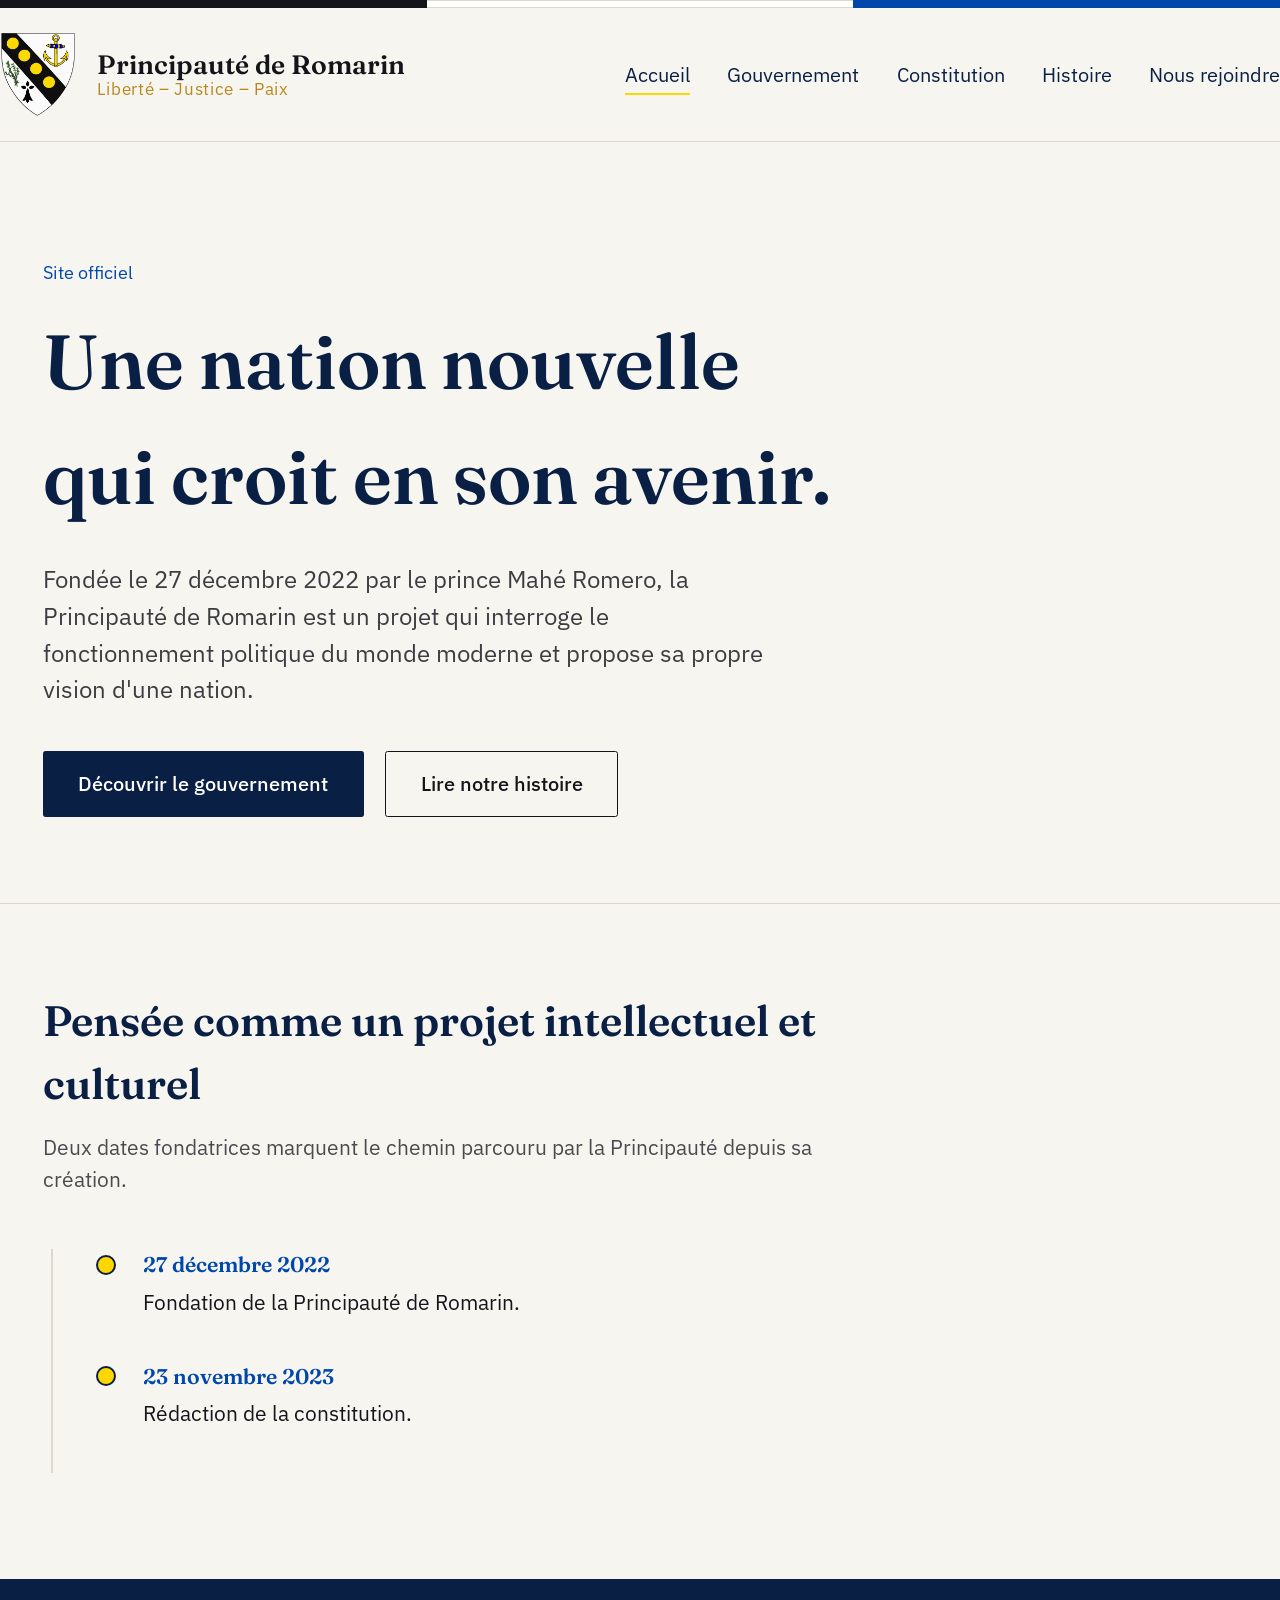
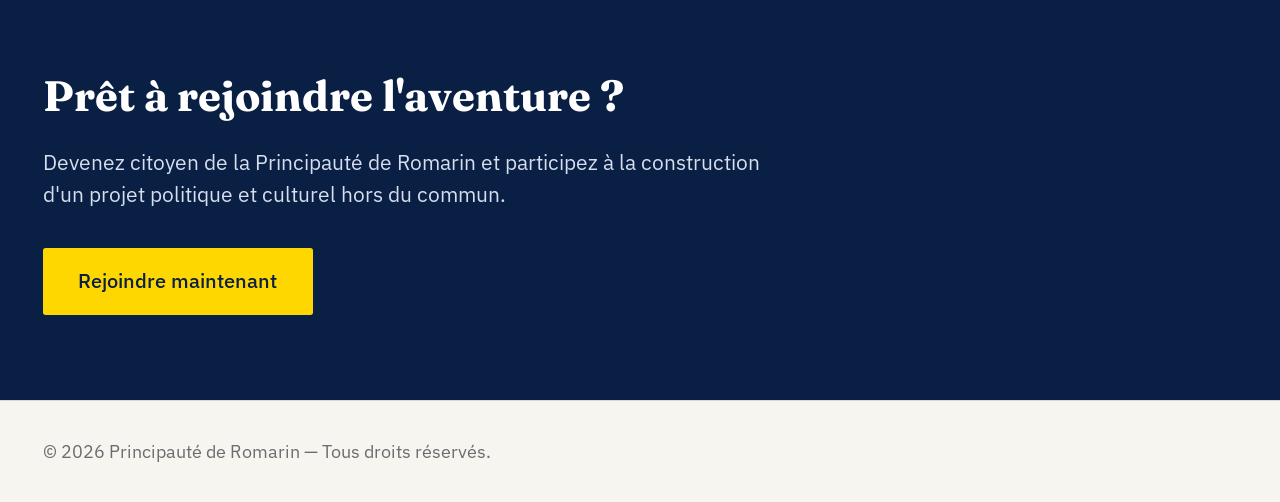
==== index.html @ a3514340 "Update index.html" ====
<!DOCTYPE html>
<html lang="fr">
<head>
<meta charset="UTF-8">
<meta name="viewport" content="width=device-width, initial-scale=1">
<title>Principauté de Romarin — Site officiel</title>
<link rel="stylesheet" href="style.css">
<link rel="shortcut icon" type="image/x-icon" href="assets/favicon.ico">
</head>
<body>

<div class="flagbar"><span class="b1"></span><span class="b2"></span><span class="b3"></span></div>

<header>
  <div class="wrap headrow">
    <a href="index.html" class="brand">
      <img src="assets/logo.png" alt="Blason de la Principauté de Romarin">
      <span class="brand-text">
        <span class="name">Principauté de Romarin</span>
        <span class="motto">Liberté – Justice – Paix</span>
      </span>
    </a>
    <button class="nav-toggle" aria-label="Ouvrir le menu" aria-expanded="false">☰</button>
    <nav>
      <ul>
        <li><a href="index.html">Accueil</a></li>
        <li><a href="gouvernement.html">Gouvernement</a></li>
        <li><a href="constitution.html">Constitution</a></li>
        <li><a href="histoire.html">Histoire</a></li>
        <li><a href="index.html#rejoindre">Nous rejoindre</a></li>
      </ul>
    </nav>
  </div>
</header>

<section class="hero">
  <div class="wrap">
    <p class="eyebrow">Site officiel</p>
    <h1>Une nation nouvelle qui croit en son avenir.</h1>
    <p class="lead">Fondée le 27 décembre 2022 par le prince Mahé Romero, la Principauté de Romarin est un projet qui interroge le fonctionnement politique du monde moderne et propose sa propre vision d'une nation.</p>
    <div class="hero-actions">
      <a href="gouvernement.html" class="btn btn-primary">Découvrir le gouvernement</a>
      <a href="histoire.html" class="btn btn-ghost">Lire notre histoire</a>
    </div>
  </div>
</section>

<section>
  <div class="wrap">
    <div class="section-head">
      <h2>Pensée comme un projet intellectuel et culturel</h2>
      <p>Deux dates fondatrices marquent le chemin parcouru par la Principauté depuis sa création.</p>
    </div>
    <ul class="timeline">
      <li><span class="date">27 décembre 2022</span>Fondation de la Principauté de Romarin.</li>
      <li><span class="date">23 novembre 2023</span>Rédaction de la constitution.</li>
    </ul>
  </div>
</section>

<section class="cta" id="rejoindre">
  <div class="wrap">
    <h2>Prêt à rejoindre l'aventure ?</h2>
    <p>Devenez citoyen de la Principauté de Romarin et participez à la construction d'un projet politique et culturel hors du commun.</p>
    <a href="https://forms.gle/HRVZZjBSjbexcoKR9" class="btn btn-primary" target="_blank" rel="noopener">Rejoindre maintenant</a>
  </div>
</section>

<footer>
  <div class="wrap">© 2026 Principauté de Romarin — Tous droits réservés.</div>
</footer>

<script src="script.js"></script>
</body>
</html>
---- style.css ----
/* Principauté de Romarin — feuille de style */

@import url('https://fonts.googleapis.com/css2?family=Fraunces:opsz,wght@9..144,400;9..144,500;9..144,600&family=IBM+Plex+Sans:wght@400;500;600&display=swap');

:root{
  --ink:#14151a;
  --paper:#f7f5f0;
  --paper-dim:#efece4;
  --line:#dcd8ce;
  --blue:#0047ab;
  --blue-deep:#0a1f44;
  --gold:#b9871f;
  --gold-bright:#ffd700;
  --serif:'Fraunces', Georgia, serif;
  --sans:'IBM Plex Sans', Arial, sans-serif;
}

*{box-sizing:border-box;}
html{scroll-behavior:smooth;zoom:1.33;}
body{
  margin:0;
  background:var(--paper);
  color:var(--ink);
  font-family:var(--sans);
  line-height:1.5;
}

a{color:inherit;}
img{max-width:100%;display:block;}

.wrap{max-width:1080px;margin:0 auto;padding:0 32px;}

/* Bandeau tricolore, écho du drapeau */
.flagbar{height:6px;display:flex;position:sticky;top:0;z-index:50;}
.flagbar span{flex:1;}
.flagbar .b1{background:var(--ink);}
.flagbar .b2{background:#fff;border-top:1px solid var(--line);border-bottom:1px solid var(--line);}
.flagbar .b3{background:var(--blue);}

/* En-tête */
header{border-bottom:1px solid var(--line);background:var(--paper);}
.headrow{
  display:flex;align-items:center;justify-content:space-between;
  padding:18px 0;gap:24px;
}
.brand{display:flex;align-items:center;gap:16px;text-decoration:none;color:var(--ink);}
.brand img{height:64px;width:auto;}
.brand-text{display:flex;flex-direction:column;line-height:1.2;}
.brand-text .name{font-family:var(--serif);font-size:1.25rem;font-weight:600;}
.brand-text .motto{font-size:.78rem;color:var(--gold);letter-spacing:.04em;}

nav ul{list-style:none;display:flex;gap:28px;margin:0;padding:0;}
nav a{text-decoration:none;font-size:.95rem;color:var(--blue-deep);border-bottom:2px solid transparent;padding-bottom:4px;transition:border-color .2s ease;}
nav a:hover,nav a.active{border-color:var(--gold-bright);}

.nav-toggle{display:none;background:none;border:1px solid var(--line);border-radius:6px;padding:8px 10px;font-size:1.1rem;cursor:pointer;}

/* Héros */
.hero{padding:88px 0 64px;border-bottom:1px solid var(--line);}
.hero .eyebrow{font-size:.85rem;color:var(--blue);margin:0 0 14px;}
.hero h1{font-family:var(--serif);font-size:clamp(2.4rem,5vw,3.6rem);font-weight:600;margin:0 0 20px;max-width:16ch;color:var(--blue-deep);}
.hero p.lead{font-size:1.15rem;max-width:52ch;color:#3c3d42;margin:0 0 32px;}
.hero-actions{display:flex;gap:16px;flex-wrap:wrap;}

.btn{display:inline-block;padding:13px 26px;border-radius:2px;text-decoration:none;font-size:.95rem;font-weight:500;border:1px solid transparent;}
.btn-primary{background:var(--blue-deep);color:#fff;}
.btn-primary:hover{background:var(--blue);}
.btn-ghost{border-color:var(--ink);color:var(--ink);}
.btn-ghost:hover{background:var(--ink);color:#fff;}

/* Sections génériques */
section{padding:64px 0;}
section.alt{background:var(--paper-dim);}
.section-head{max-width:60ch;margin-bottom:40px;}
.section-head h2{font-family:var(--serif);font-size:2rem;font-weight:600;margin:0 0 12px;color:var(--blue-deep);}
.section-head p{color:#4a4b50;margin:0;}

/* Frise historique */
.timeline{border-left:2px solid var(--line);margin-left:6px;}
.timeline li{list-style:none;position:relative;padding:0 0 32px 28px;}
.timeline li::before{content:'';position:absolute;left:-7px;top:4px;width:12px;height:12px;border-radius:50%;background:var(--gold-bright);border:2px solid var(--blue-deep);}
.timeline .date{font-family:var(--serif);color:var(--blue);font-weight:600;display:block;margin-bottom:4px;}

/* Gouvernement */
.gov-lead{display:grid;grid-template-columns:1fr;gap:1px;background:var(--line);border:1px solid var(--line);margin-bottom:32px;}
.gov-lead-item{background:var(--paper);padding:28px;}
.gov-lead-item.prince{padding:34px 28px;}
.gov-lead-item.prince .role{font-size:.85rem;color:var(--gold-bright);text-shadow:0 0 1px var(--gold);margin:0 0 6px;}
.gov-lead-item.prince .who{font-family:var(--serif);font-size:2rem;font-weight:600;margin:0;color:var(--blue-deep);}
.gov-lead-item.president{background:var(--paper-dim);}
.gov-lead-item.president .role{font-size:.8rem;color:var(--blue);margin:0 0 4px;}
.gov-lead-item.president .who{font-family:var(--sans);font-size:1.05rem;font-weight:600;margin:0;color:#4a4b50;}

.gov-grid{display:grid;grid-template-columns:repeat(4,1fr);gap:1px;background:var(--line);border:1px solid var(--line);}
.gov-card{background:var(--paper);padding:22px 20px;}
.gov-card .role{font-size:.82rem;color:var(--blue);margin:0 0 6px;}
.gov-card .who{font-family:var(--serif);font-size:1.1rem;font-weight:600;margin:0;}

/* Constitution */
.articles{display:flex;flex-direction:column;gap:0;border-top:1px solid var(--line);}
.article{display:grid;grid-template-columns:120px 1fr;gap:24px;padding:28px 0;border-bottom:1px solid var(--line);}
.article .num{font-family:var(--serif);color:var(--gold);font-size:1rem;}
.article h3{font-family:var(--serif);font-size:1.25rem;margin:0 0 8px;color:var(--blue-deep);}
.article p{margin:0;color:#3c3d42;}

/* CTA */
.cta{background:var(--blue-deep);color:#fff;text-align:left;}
.cta h2{font-family:var(--serif);font-size:2rem;margin:0 0 14px;}
.cta p{max-width:56ch;color:#d7deee;margin:0 0 28px;}
.cta .btn-primary{background:var(--gold-bright);color:var(--blue-deep);}
.cta .btn-primary:hover{background:#fff;}

/* Placeholder histoire */
.placeholder{border:1px dashed var(--gold);background:var(--paper-dim);padding:26px 28px;color:#5a5b60;font-style:italic;}

footer{border-top:1px solid var(--line);padding:28px 0;font-size:.85rem;color:#6b6c70;}

/* Responsive */
@media (max-width:760px){
  nav{position:fixed;inset:0 0 0 auto;width:min(78vw,300px);background:var(--paper);padding:100px 28px 28px;transform:translateX(100%);transition:transform .25s ease;border-left:1px solid var(--line);}
  nav.open{transform:translateX(0);}
  nav ul{flex-direction:column;gap:20px;}
  .nav-toggle{display:block;}
  .article{grid-template-columns:1fr;gap:6px;}
  .gov-grid{grid-template-columns:repeat(2,1fr);}
}

:focus-visible{outline:2px solid var(--gold-bright);outline-offset:2px;}

@media (prefers-reduced-motion:reduce){
  html{scroll-behavior:auto;}
  *{transition:none !important;}
}
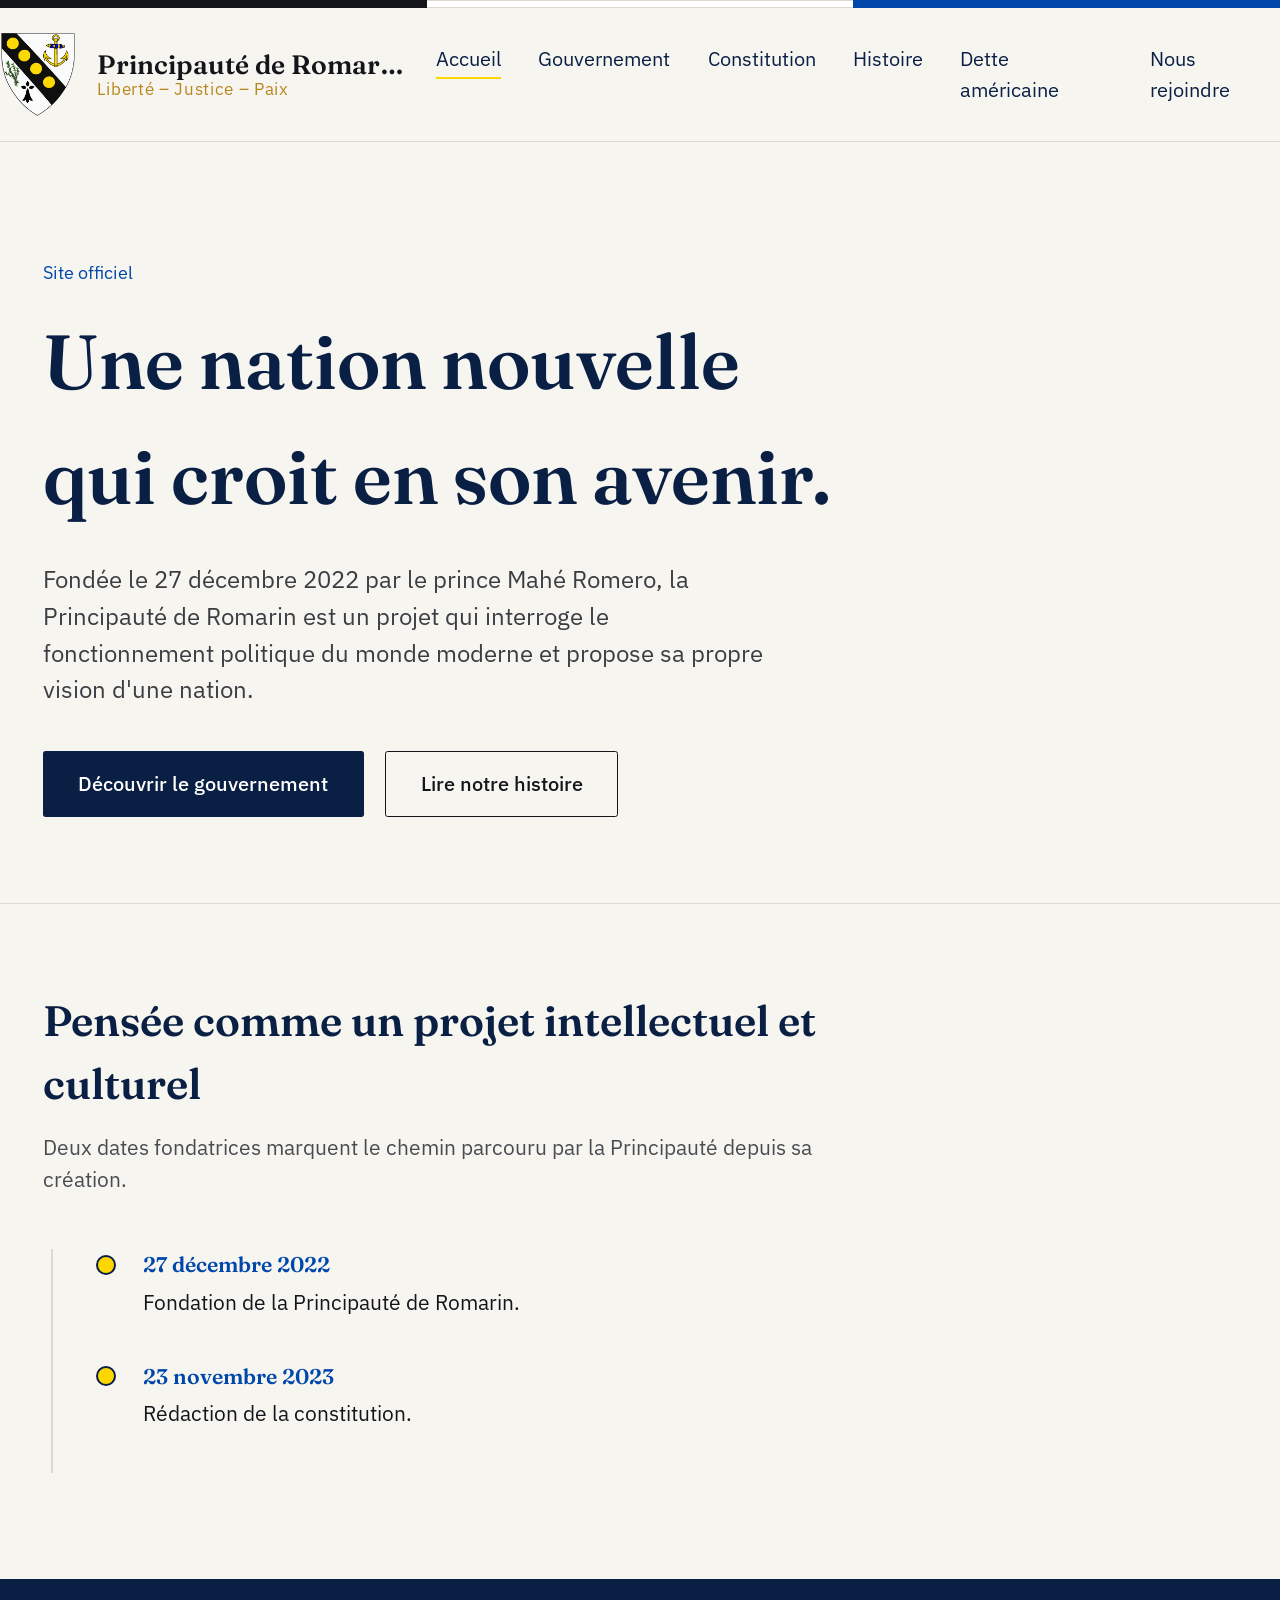
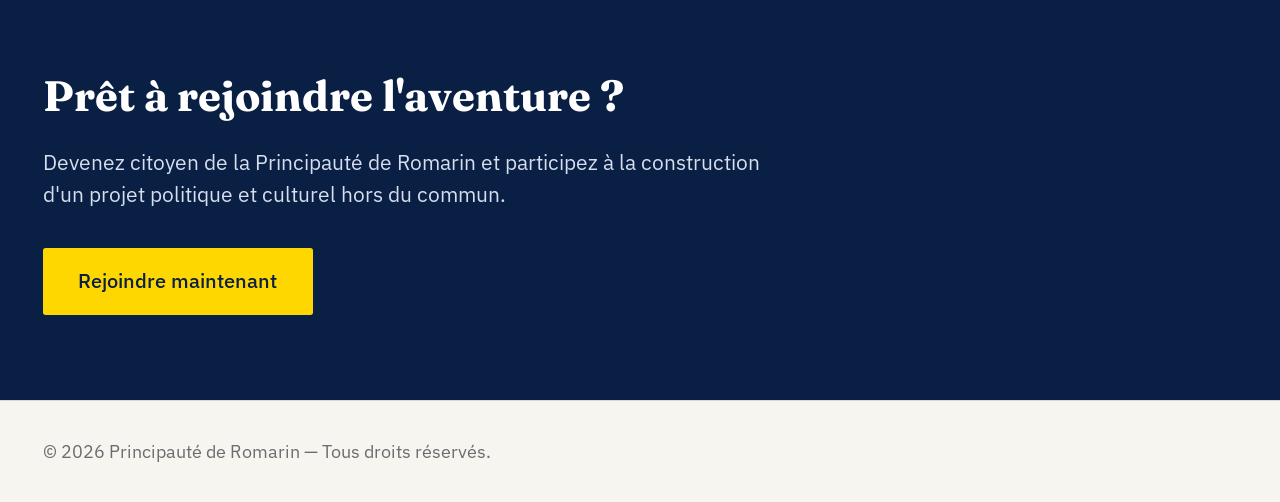
==== commit 61ea2442: "Update index.html" ====
--- a/index.html
+++ b/index.html
@@ -27,6 +27,7 @@
         <li><a href="gouvernement.html">Gouvernement</a></li>
         <li><a href="constitution.html">Constitution</a></li>
         <li><a href="histoire.html">Histoire</a></li>
+        <li><a href="dette-americaine.html">Dette américaine</a></li>
         <li><a href="index.html#rejoindre">Nous rejoindre</a></li>
       </ul>
     </nav>
--- a/style.css
+++ b/style.css
@@ -43,10 +43,17 @@
   display:flex;align-items:center;justify-content:space-between;
   padding:18px 0;gap:24px;
 }
-.brand{display:flex;align-items:center;gap:16px;text-decoration:none;color:var(--ink);}
-.brand img{height:64px;width:auto;}
-.brand-text{display:flex;flex-direction:column;line-height:1.2;}
-.brand-text .name{font-family:var(--serif);font-size:1.25rem;font-weight:600;}
+.brand{
+  display:flex;align-items:center;gap:16px;text-decoration:none;color:var(--ink);
+  min-width:0;
+  flex:1 1 auto;
+}
+.brand img{height:64px;width:auto;flex-shrink:0;}
+.brand-text{display:flex;flex-direction:column;line-height:1.2;min-width:0;}
+.brand-text .name{
+  font-family:var(--serif);font-size:1.25rem;font-weight:600;
+  white-space:nowrap;overflow:hidden;text-overflow:ellipsis;
+}
 .brand-text .motto{font-size:.78rem;color:var(--gold);letter-spacing:.04em;}
 
 nav ul{list-style:none;display:flex;gap:28px;margin:0;padding:0;}
@@ -117,6 +124,12 @@
 
 /* Responsive */
 @media (max-width:760px){
+  .wrap{padding:0 20px;}
+  .headrow{gap:12px;}
+  .brand{gap:10px;}
+  .brand img{height:44px;}
+  .brand-text .motto{display:none;}
+
   nav{position:fixed;inset:0 0 0 auto;width:min(78vw,300px);background:var(--paper);padding:100px 28px 28px;transform:translateX(100%);transition:transform .25s ease;border-left:1px solid var(--line);}
   nav.open{transform:translateX(0);}
   nav ul{flex-direction:column;gap:20px;}
@@ -125,6 +138,11 @@
   .gov-grid{grid-template-columns:repeat(2,1fr);}
 }
 
+@media (max-width:400px){
+  .brand-text .name{font-size:1rem;}
+  .brand img{height:36px;}
+}
+
 :focus-visible{outline:2px solid var(--gold-bright);outline-offset:2px;}
 
 @media (prefers-reduced-motion:reduce){
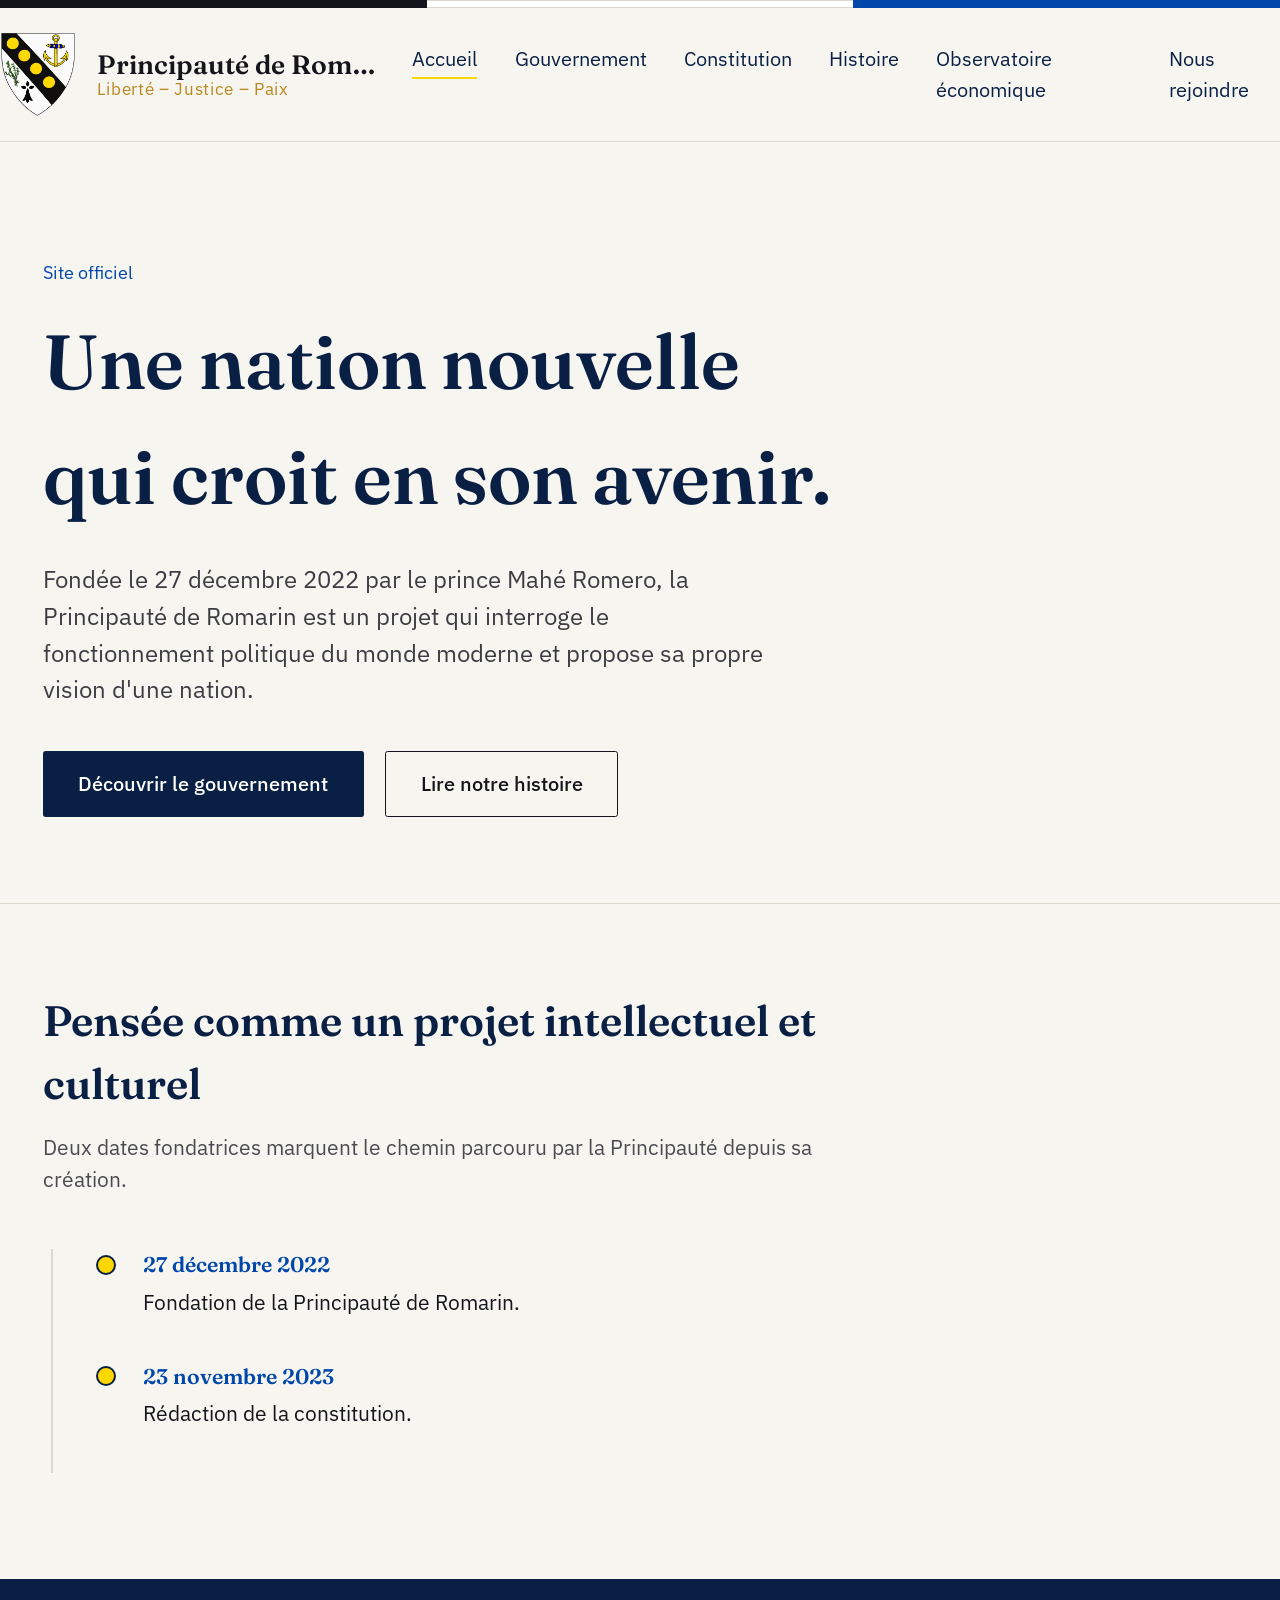
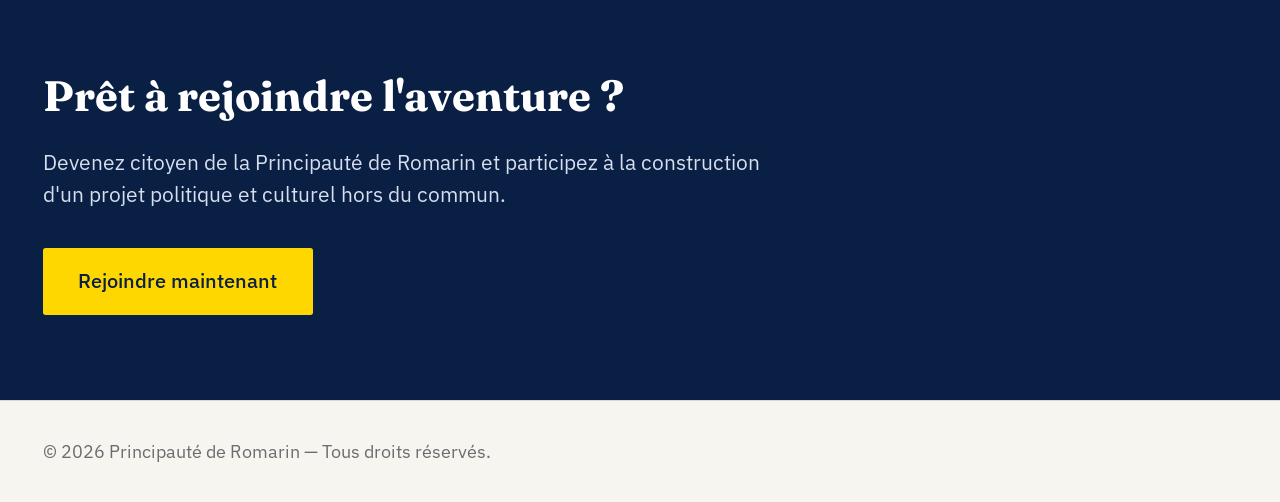
==== commit d5762ab8: "Update index.html" ====
--- a/index.html
+++ b/index.html
@@ -27,7 +27,7 @@
         <li><a href="gouvernement.html">Gouvernement</a></li>
         <li><a href="constitution.html">Constitution</a></li>
         <li><a href="histoire.html">Histoire</a></li>
-        <li><a href="dette-americaine.html">Dette américaine</a></li>
+        <li><a href="dette-americaine.html">Observatoire économique</a></li>
         <li><a href="index.html#rejoindre">Nous rejoindre</a></li>
       </ul>
     </nav>
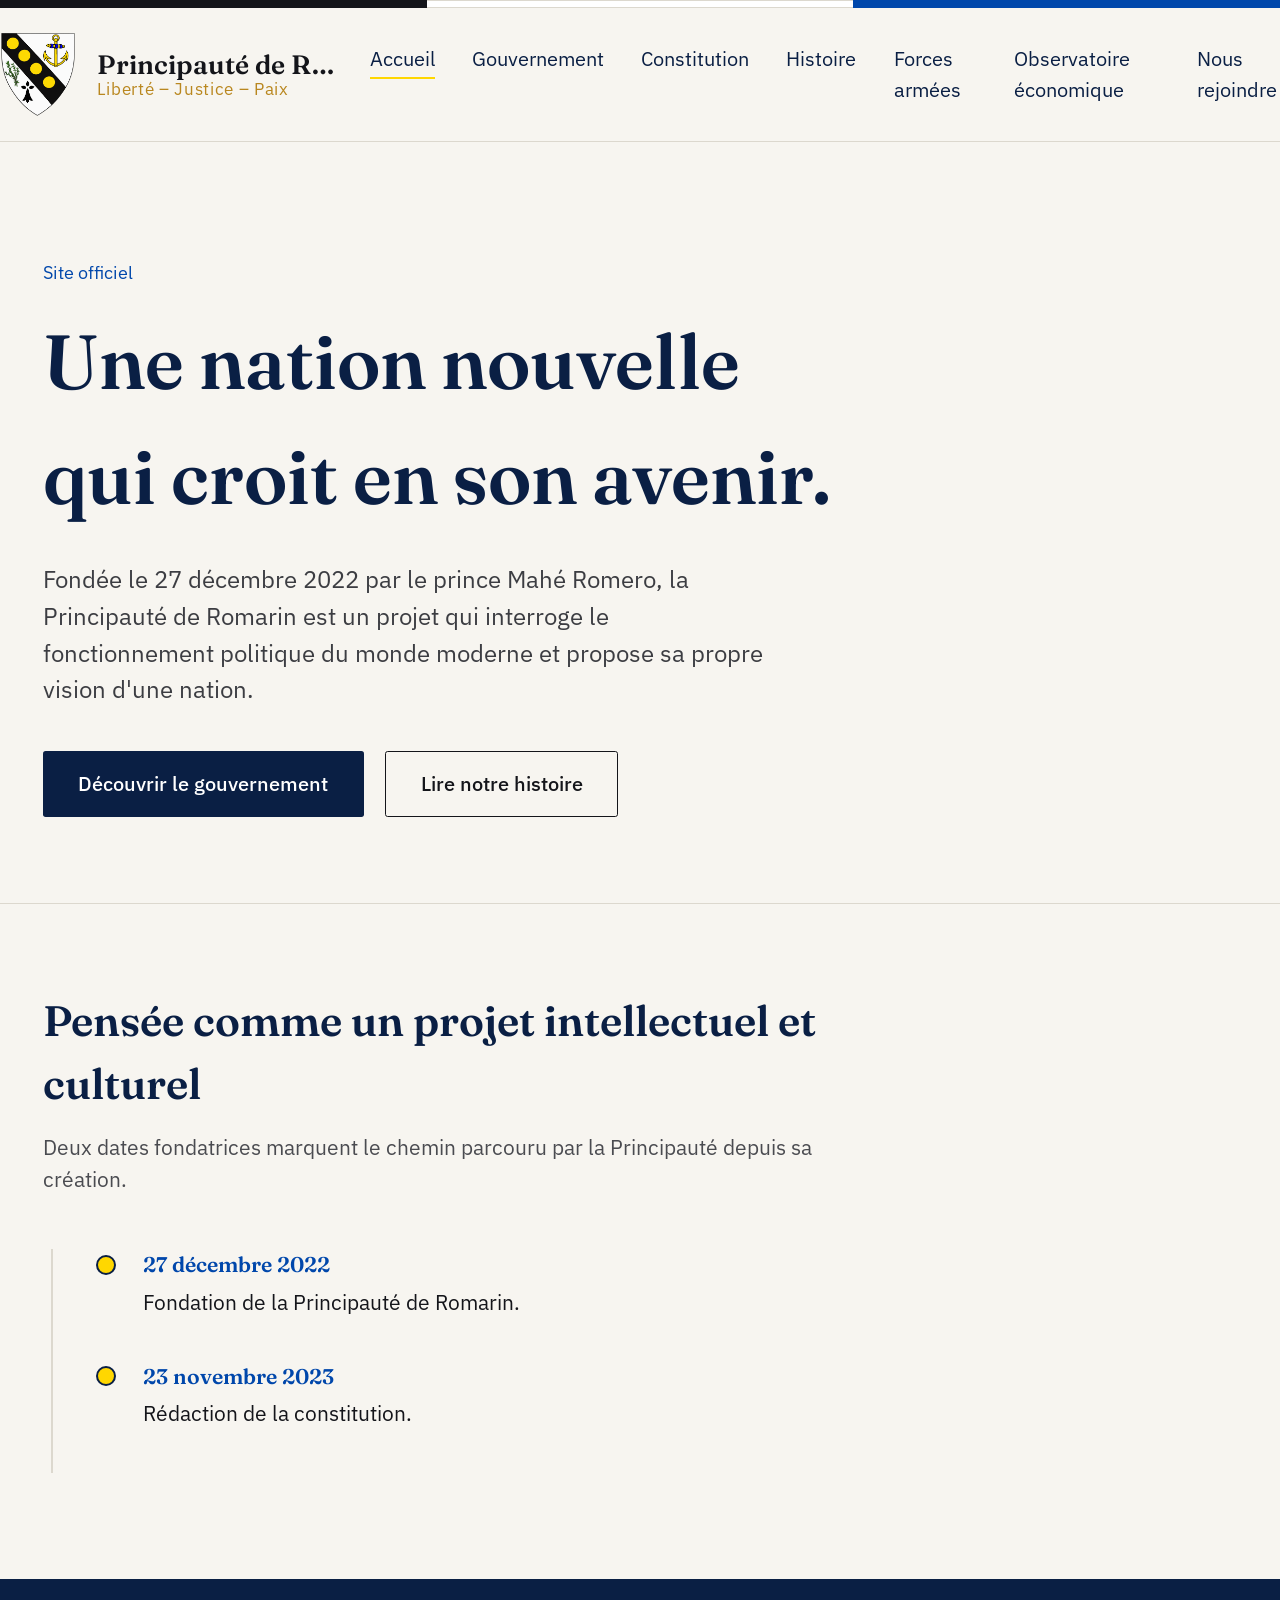
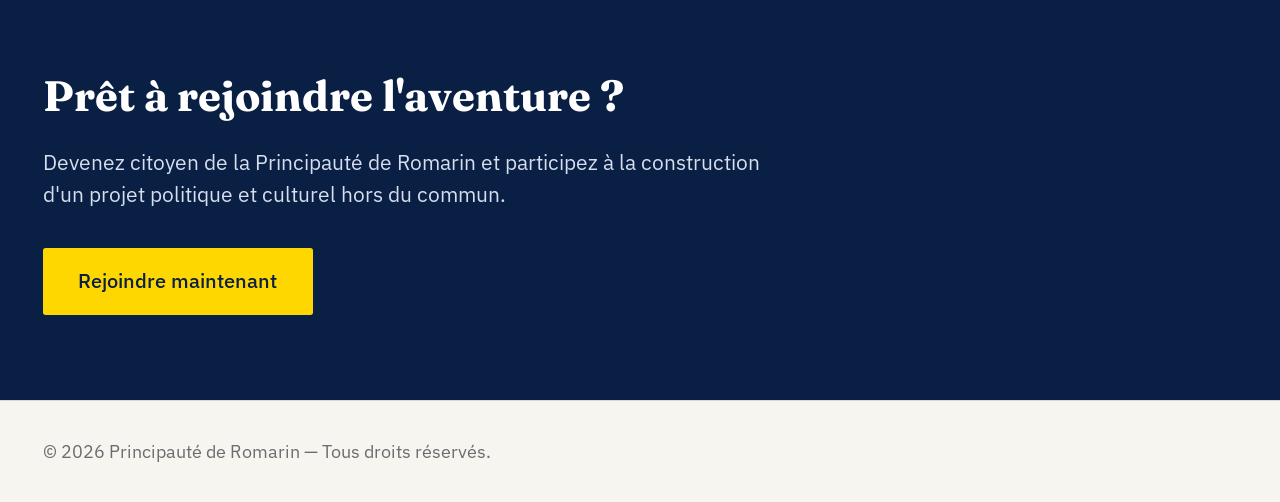
==== commit 5003036f: "Update index.html" ====
--- a/index.html
+++ b/index.html
@@ -27,6 +27,7 @@
         <li><a href="gouvernement.html">Gouvernement</a></li>
         <li><a href="constitution.html">Constitution</a></li>
         <li><a href="histoire.html">Histoire</a></li>
+        <li><a href="forces-armees.html">Forces armées</a></li>
         <li><a href="dette-americaine.html">Observatoire économique</a></li>
         <li><a href="index.html#rejoindre">Nous rejoindre</a></li>
       </ul>
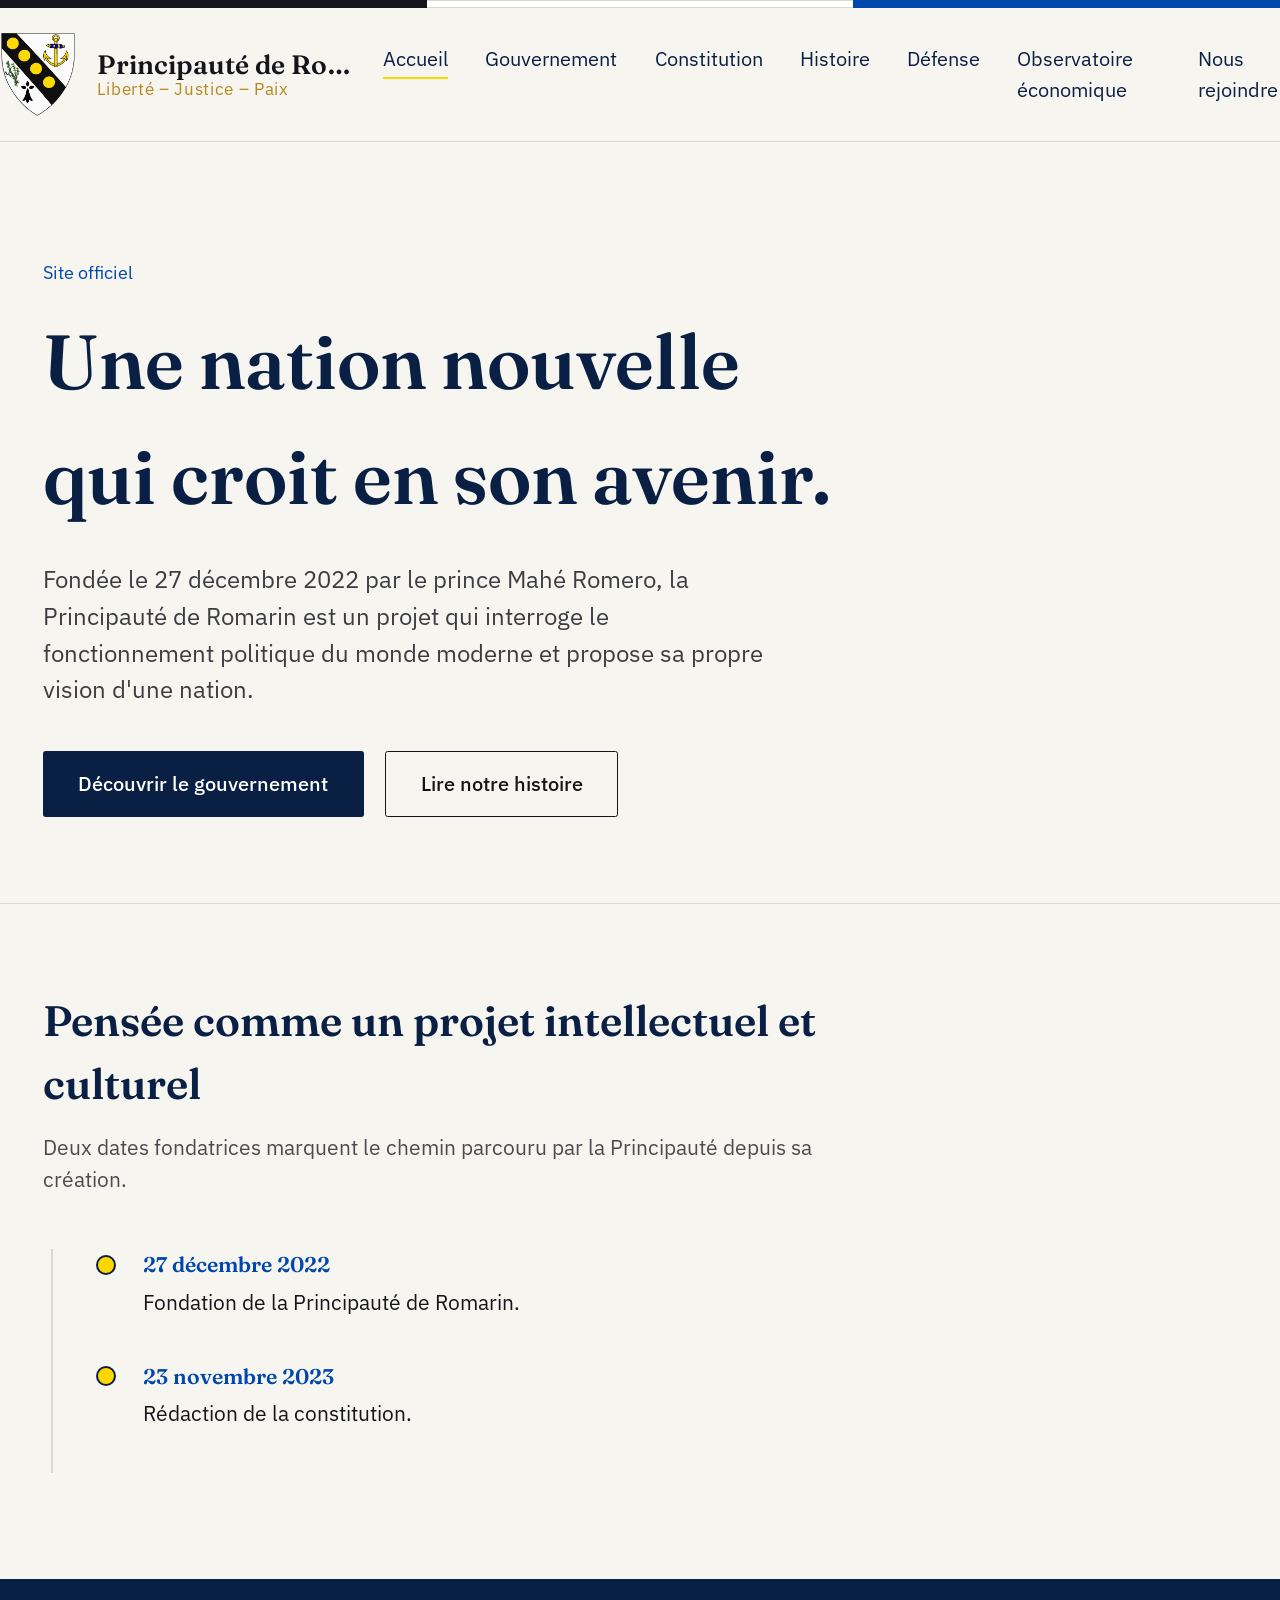
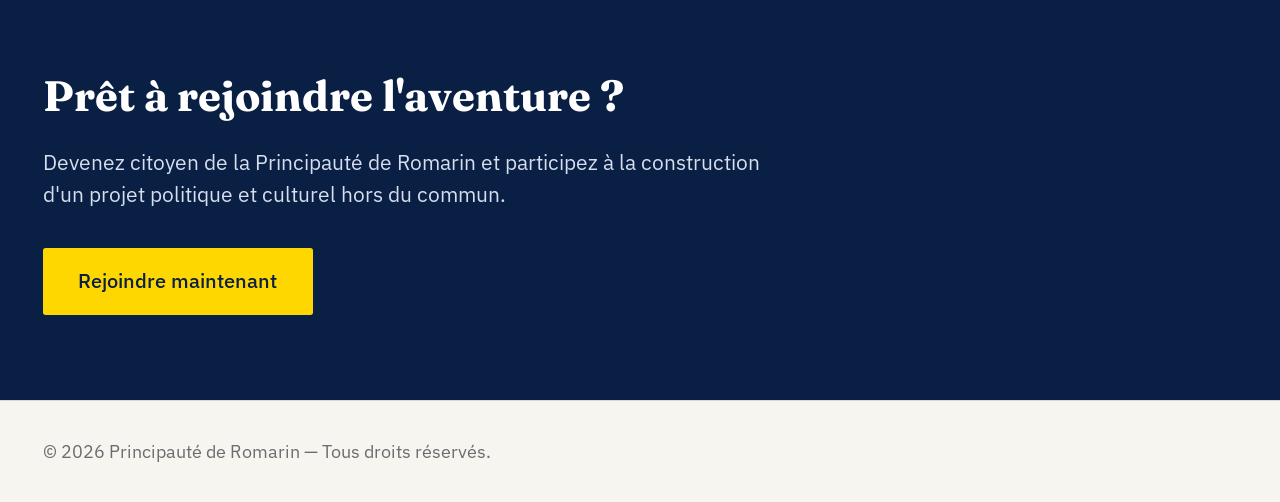
==== commit b8e2e0be: "Update index.html" ====
--- a/index.html
+++ b/index.html
@@ -27,7 +27,7 @@
         <li><a href="gouvernement.html">Gouvernement</a></li>
         <li><a href="constitution.html">Constitution</a></li>
         <li><a href="histoire.html">Histoire</a></li>
-        <li><a href="forces-armees.html">Forces armées</a></li>
+        <li><a href="forces-armees.html">Défense</a></li>
         <li><a href="dette-americaine.html">Observatoire économique</a></li>
         <li><a href="index.html#rejoindre">Nous rejoindre</a></li>
       </ul>
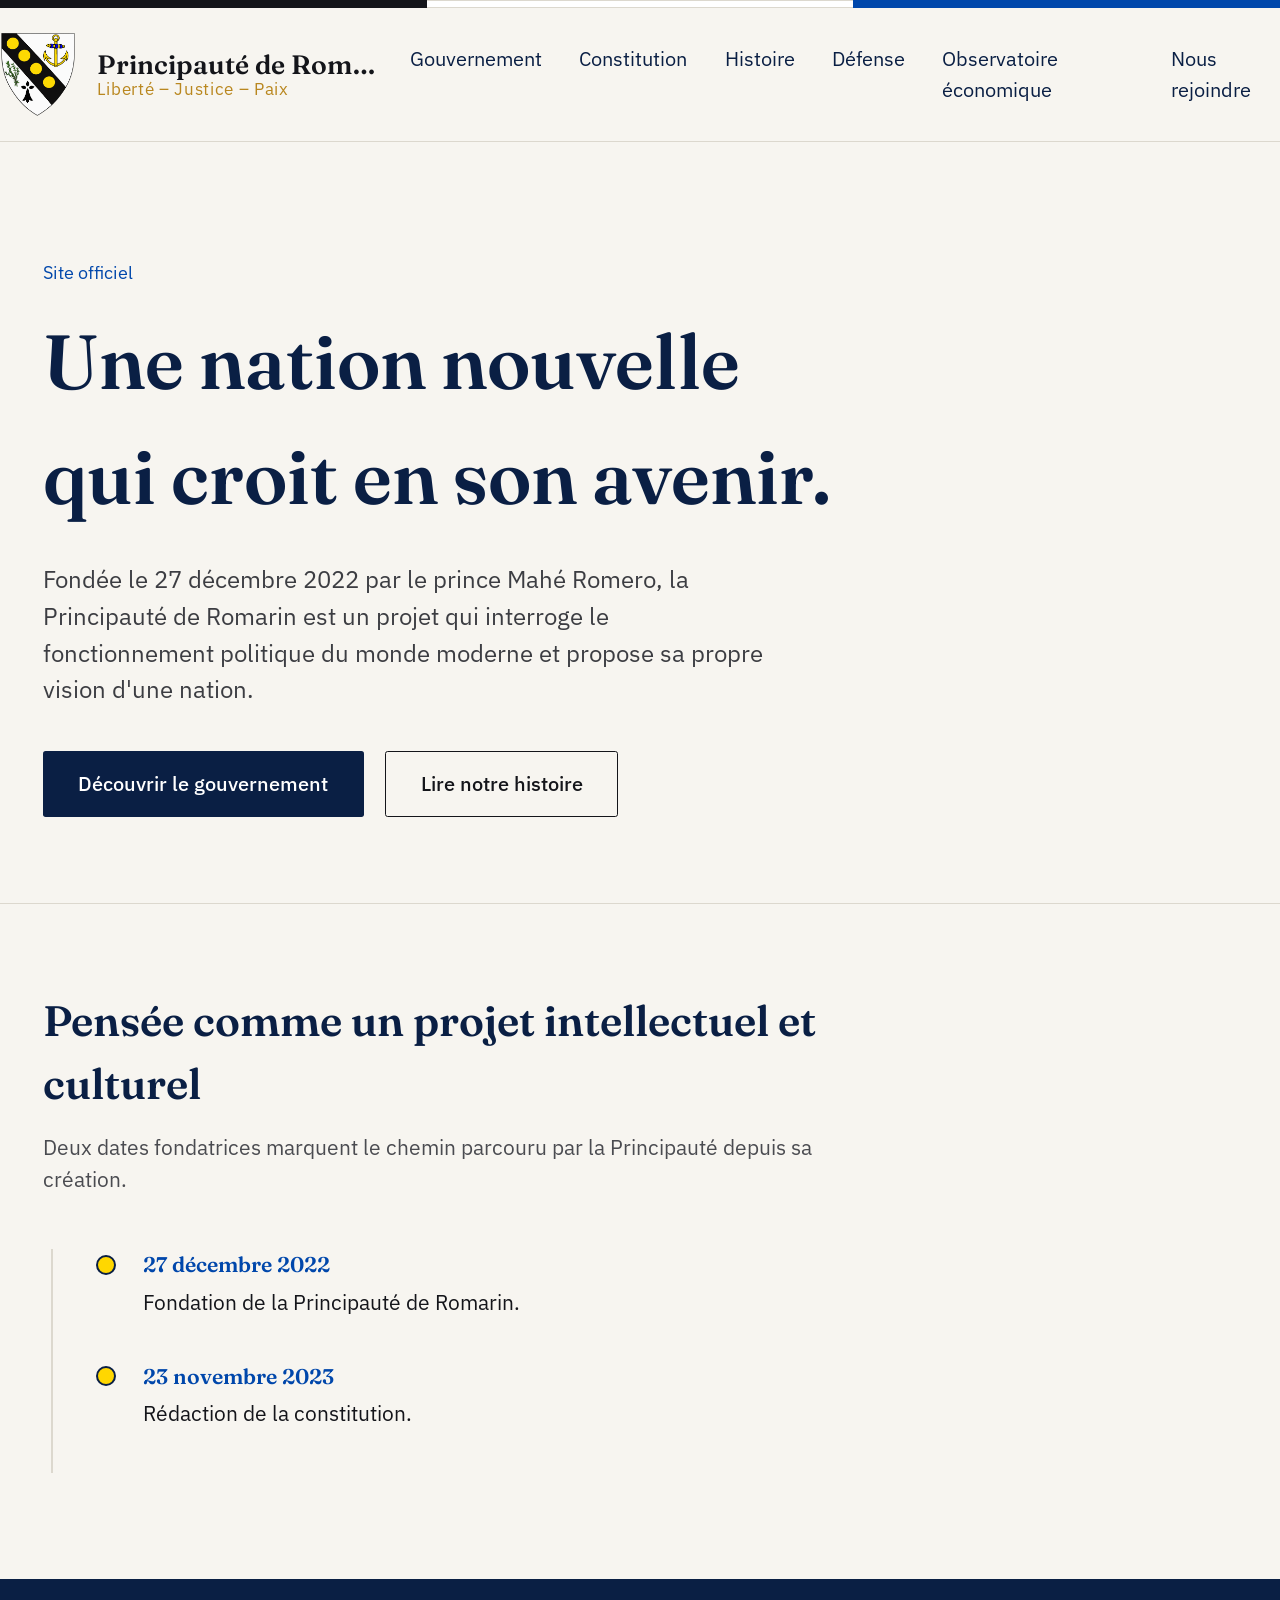
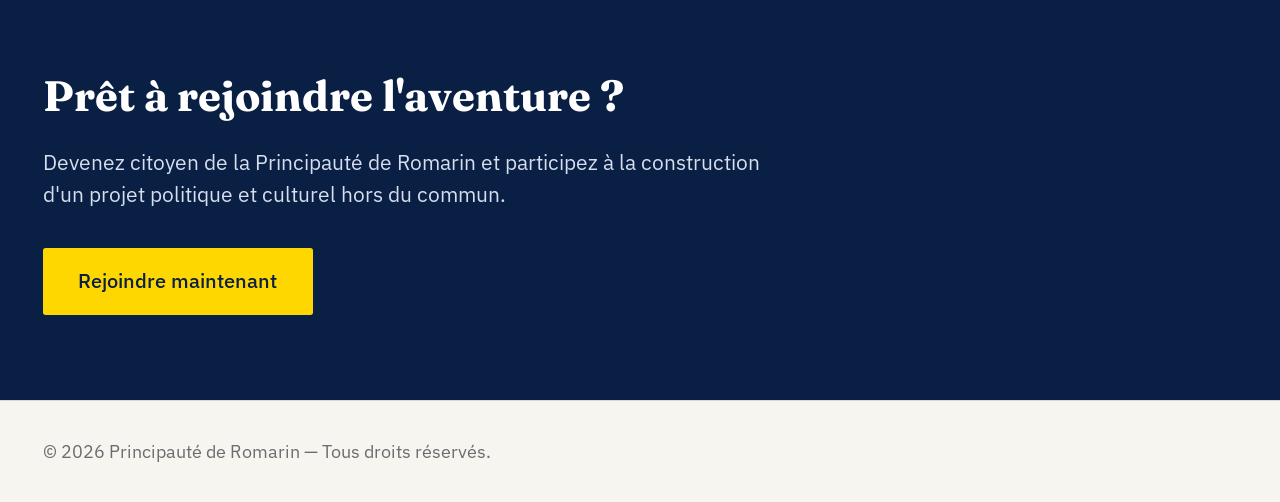
==== commit 9542e5bc: "Update index.html" ====
--- a/index.html
+++ b/index.html
@@ -23,7 +23,6 @@
     <button class="nav-toggle" aria-label="Ouvrir le menu" aria-expanded="false">☰</button>
     <nav>
       <ul>
-        <li><a href="index.html">Accueil</a></li>
         <li><a href="gouvernement.html">Gouvernement</a></li>
         <li><a href="constitution.html">Constitution</a></li>
         <li><a href="histoire.html">Histoire</a></li>
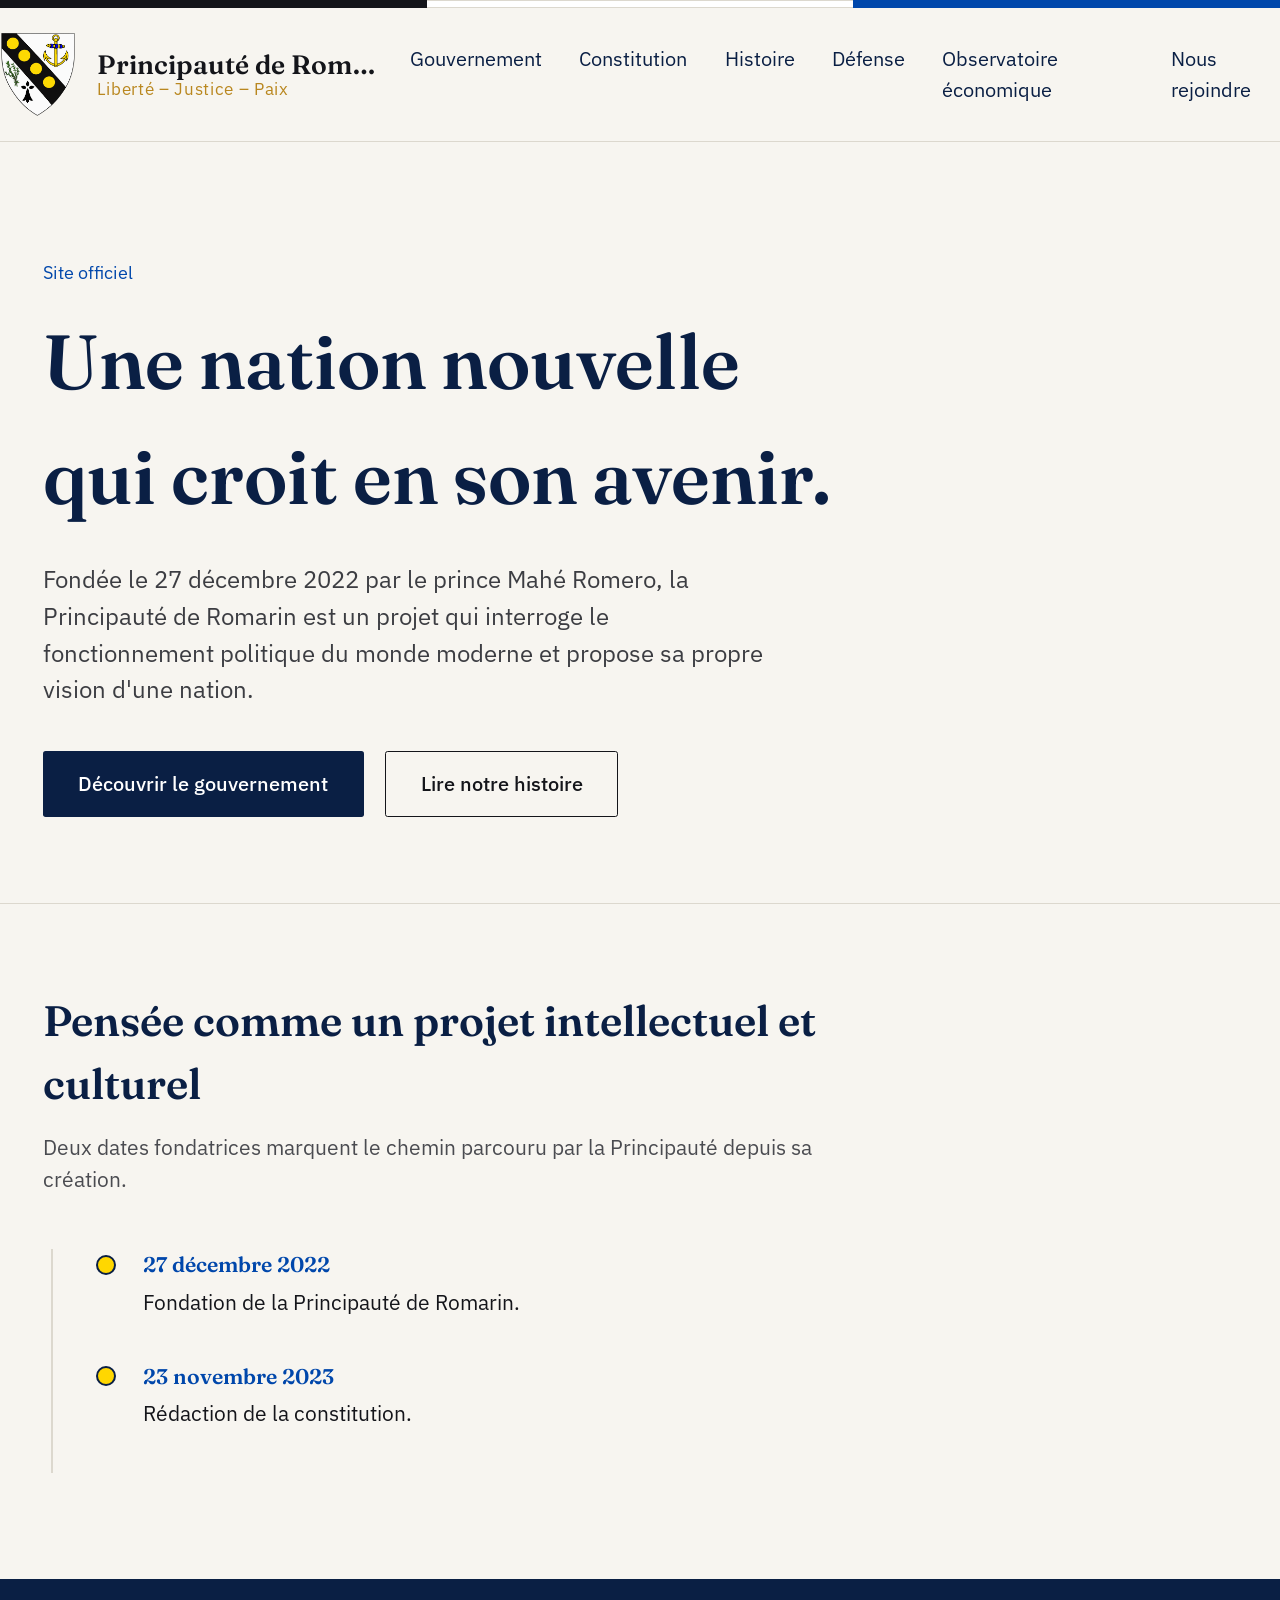
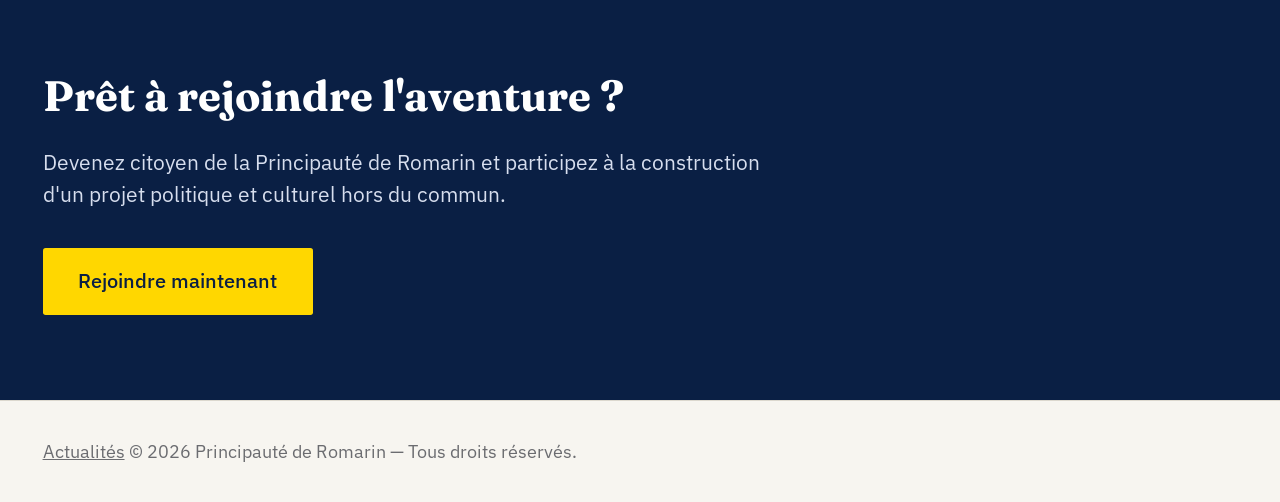
==== commit 9da35044: "Update index.html" ====
--- a/index.html
+++ b/index.html
@@ -68,7 +68,10 @@
 </section>
 
 <footer>
-  <div class="wrap">© 2026 Principauté de Romarin — Tous droits réservés.</div>
+  <div class="wrap footer-row">
+    <a href="https://principautederomarin.fr/actualites.html#" class="footer-link">Actualités</a>
+    <span>© 2026 Principauté de Romarin — Tous droits réservés.</span>
+  </div>
 </footer>
 
 <script src="script.js"></script>
--- a/style.css
+++ b/style.css
@@ -11,12 +11,20 @@
   --blue-deep:#0a1f44;
   --gold:#b9871f;
   --gold-bright:#ffd700;
+  --accent:var(--gold);
   --serif:'Fraunces', Georgia, serif;
   --sans:'IBM Plex Sans', Arial, sans-serif;
 }
 
-*{box-sizing:border-box;}
-html{scroll-behavior:smooth;zoom:1.33;}
+*{
+  box-sizing:border-box;
+}
+
+html{
+  scroll-behavior:smooth;
+  zoom:1.33;
+}
+
 body{
   margin:0;
   background:var(--paper);
@@ -25,127 +33,519 @@
   line-height:1.5;
 }
 
-a{color:inherit;}
-img{max-width:100%;display:block;}
-
-.wrap{max-width:1080px;margin:0 auto;padding:0 32px;}
+a{
+  color:inherit;
+}
+
+img{
+  max-width:100%;
+  display:block;
+}
+
+.wrap{
+  max-width:1080px;
+  margin:0 auto;
+  padding:0 32px;
+}
 
 /* Bandeau tricolore, écho du drapeau */
-.flagbar{height:6px;display:flex;position:sticky;top:0;z-index:50;}
-.flagbar span{flex:1;}
-.flagbar .b1{background:var(--ink);}
-.flagbar .b2{background:#fff;border-top:1px solid var(--line);border-bottom:1px solid var(--line);}
-.flagbar .b3{background:var(--blue);}
+
+.flagbar{
+  height:6px;
+  display:flex;
+  position:sticky;
+  top:0;
+  z-index:50;
+}
+
+.flagbar span{
+  flex:1;
+}
+
+.flagbar .b1{
+  background:var(--ink);
+}
+
+.flagbar .b2{
+  background:#fff;
+  border-top:1px solid var(--line);
+  border-bottom:1px solid var(--line);
+}
+
+.flagbar .b3{
+  background:var(--blue);
+}
 
 /* En-tête */
-header{border-bottom:1px solid var(--line);background:var(--paper);}
+
+header{
+  border-bottom:1px solid var(--line);
+  background:var(--paper);
+}
+
 .headrow{
-  display:flex;align-items:center;justify-content:space-between;
-  padding:18px 0;gap:24px;
-}
+  display:flex;
+  align-items:center;
+  justify-content:space-between;
+  padding:18px 0;
+  gap:24px;
+}
+
 .brand{
-  display:flex;align-items:center;gap:16px;text-decoration:none;color:var(--ink);
+  display:flex;
+  align-items:center;
+  gap:16px;
+  text-decoration:none;
+  color:var(--ink);
   min-width:0;
   flex:1 1 auto;
 }
-.brand img{height:64px;width:auto;flex-shrink:0;}
-.brand-text{display:flex;flex-direction:column;line-height:1.2;min-width:0;}
+
+.brand img{
+  height:64px;
+  width:auto;
+  flex-shrink:0;
+}
+
+.brand-text{
+  display:flex;
+  flex-direction:column;
+  line-height:1.2;
+  min-width:0;
+}
+
 .brand-text .name{
-  font-family:var(--serif);font-size:1.25rem;font-weight:600;
-  white-space:nowrap;overflow:hidden;text-overflow:ellipsis;
-}
-.brand-text .motto{font-size:.78rem;color:var(--gold);letter-spacing:.04em;}
-
-nav ul{list-style:none;display:flex;gap:28px;margin:0;padding:0;}
-nav a{text-decoration:none;font-size:.95rem;color:var(--blue-deep);border-bottom:2px solid transparent;padding-bottom:4px;transition:border-color .2s ease;}
-nav a:hover,nav a.active{border-color:var(--gold-bright);}
-
-.nav-toggle{display:none;background:none;border:1px solid var(--line);border-radius:6px;padding:8px 10px;font-size:1.1rem;cursor:pointer;}
+  font-family:var(--serif);
+  font-size:1.25rem;
+  font-weight:600;
+  white-space:nowrap;
+  overflow:hidden;
+  text-overflow:ellipsis;
+}
+
+.brand-text .motto{
+  font-size:.78rem;
+  color:var(--gold);
+  letter-spacing:.04em;
+}
+
+nav ul{
+  list-style:none;
+  display:flex;
+  gap:28px;
+  margin:0;
+  padding:0;
+}
+
+nav a{
+  text-decoration:none;
+  font-size:.95rem;
+  color:var(--blue-deep);
+  border-bottom:2px solid transparent;
+  padding-bottom:4px;
+  transition:border-color .2s ease, color .2s ease;
+}
+
+nav a:hover,
+nav a.active{
+  border-color:var(--gold-bright);
+}
+
+/* Lien correspondant à la page actuellement consultée */
+
+nav a[aria-current="page"]{
+  color:var(--accent, #b69553);
+  font-weight:700;
+  border-color:var(--gold-bright);
+}
+
+.nav-toggle{
+  display:none;
+  background:none;
+  border:1px solid var(--line);
+  border-radius:6px;
+  padding:8px 10px;
+  font-size:1.1rem;
+  cursor:pointer;
+}
 
 /* Héros */
-.hero{padding:88px 0 64px;border-bottom:1px solid var(--line);}
-.hero .eyebrow{font-size:.85rem;color:var(--blue);margin:0 0 14px;}
-.hero h1{font-family:var(--serif);font-size:clamp(2.4rem,5vw,3.6rem);font-weight:600;margin:0 0 20px;max-width:16ch;color:var(--blue-deep);}
-.hero p.lead{font-size:1.15rem;max-width:52ch;color:#3c3d42;margin:0 0 32px;}
-.hero-actions{display:flex;gap:16px;flex-wrap:wrap;}
-
-.btn{display:inline-block;padding:13px 26px;border-radius:2px;text-decoration:none;font-size:.95rem;font-weight:500;border:1px solid transparent;}
-.btn-primary{background:var(--blue-deep);color:#fff;}
-.btn-primary:hover{background:var(--blue);}
-.btn-ghost{border-color:var(--ink);color:var(--ink);}
-.btn-ghost:hover{background:var(--ink);color:#fff;}
+
+.hero{
+  padding:88px 0 64px;
+  border-bottom:1px solid var(--line);
+}
+
+.hero .eyebrow{
+  font-size:.85rem;
+  color:var(--blue);
+  margin:0 0 14px;
+}
+
+.hero h1{
+  font-family:var(--serif);
+  font-size:clamp(2.4rem,5vw,3.6rem);
+  font-weight:600;
+  margin:0 0 20px;
+  max-width:16ch;
+  color:var(--blue-deep);
+}
+
+.hero p.lead{
+  font-size:1.15rem;
+  max-width:52ch;
+  color:#3c3d42;
+  margin:0 0 32px;
+}
+
+.hero-actions{
+  display:flex;
+  gap:16px;
+  flex-wrap:wrap;
+}
+
+/* Boutons */
+
+.btn{
+  display:inline-block;
+  padding:13px 26px;
+  border-radius:2px;
+  text-decoration:none;
+  font-size:.95rem;
+  font-weight:500;
+  border:1px solid transparent;
+}
+
+.btn-primary{
+  background:var(--blue-deep);
+  color:#fff;
+}
+
+.btn-primary:hover{
+  background:var(--blue);
+}
+
+.btn-ghost{
+  border-color:var(--ink);
+  color:var(--ink);
+}
+
+.btn-ghost:hover{
+  background:var(--ink);
+  color:#fff;
+}
 
 /* Sections génériques */
-section{padding:64px 0;}
-section.alt{background:var(--paper-dim);}
-.section-head{max-width:60ch;margin-bottom:40px;}
-.section-head h2{font-family:var(--serif);font-size:2rem;font-weight:600;margin:0 0 12px;color:var(--blue-deep);}
-.section-head p{color:#4a4b50;margin:0;}
+
+section{
+  padding:64px 0;
+}
+
+section.alt{
+  background:var(--paper-dim);
+}
+
+.section-head{
+  max-width:60ch;
+  margin-bottom:40px;
+}
+
+.section-head h2{
+  font-family:var(--serif);
+  font-size:2rem;
+  font-weight:600;
+  margin:0 0 12px;
+  color:var(--blue-deep);
+}
+
+.section-head p{
+  color:#4a4b50;
+  margin:0;
+}
 
 /* Frise historique */
-.timeline{border-left:2px solid var(--line);margin-left:6px;}
-.timeline li{list-style:none;position:relative;padding:0 0 32px 28px;}
-.timeline li::before{content:'';position:absolute;left:-7px;top:4px;width:12px;height:12px;border-radius:50%;background:var(--gold-bright);border:2px solid var(--blue-deep);}
-.timeline .date{font-family:var(--serif);color:var(--blue);font-weight:600;display:block;margin-bottom:4px;}
+
+.timeline{
+  border-left:2px solid var(--line);
+  margin-left:6px;
+}
+
+.timeline li{
+  list-style:none;
+  position:relative;
+  padding:0 0 32px 28px;
+}
+
+.timeline li::before{
+  content:'';
+  position:absolute;
+  left:-7px;
+  top:4px;
+  width:12px;
+  height:12px;
+  border-radius:50%;
+  background:var(--gold-bright);
+  border:2px solid var(--blue-deep);
+}
+
+.timeline .date{
+  font-family:var(--serif);
+  color:var(--blue);
+  font-weight:600;
+  display:block;
+  margin-bottom:4px;
+}
 
 /* Gouvernement */
-.gov-lead{display:grid;grid-template-columns:1fr;gap:1px;background:var(--line);border:1px solid var(--line);margin-bottom:32px;}
-.gov-lead-item{background:var(--paper);padding:28px;}
-.gov-lead-item.prince{padding:34px 28px;}
-.gov-lead-item.prince .role{font-size:.85rem;color:var(--gold-bright);text-shadow:0 0 1px var(--gold);margin:0 0 6px;}
-.gov-lead-item.prince .who{font-family:var(--serif);font-size:2rem;font-weight:600;margin:0;color:var(--blue-deep);}
-.gov-lead-item.president{background:var(--paper-dim);}
-.gov-lead-item.president .role{font-size:.8rem;color:var(--blue);margin:0 0 4px;}
-.gov-lead-item.president .who{font-family:var(--sans);font-size:1.05rem;font-weight:600;margin:0;color:#4a4b50;}
-
-.gov-grid{display:grid;grid-template-columns:repeat(4,1fr);gap:1px;background:var(--line);border:1px solid var(--line);}
-.gov-card{background:var(--paper);padding:22px 20px;}
-.gov-card .role{font-size:.82rem;color:var(--blue);margin:0 0 6px;}
-.gov-card .who{font-family:var(--serif);font-size:1.1rem;font-weight:600;margin:0;}
+
+.gov-lead{
+  display:grid;
+  grid-template-columns:1fr;
+  gap:1px;
+  background:var(--line);
+  border:1px solid var(--line);
+  margin-bottom:32px;
+}
+
+.gov-lead-item{
+  background:var(--paper);
+  padding:28px;
+}
+
+.gov-lead-item.prince{
+  padding:34px 28px;
+}
+
+.gov-lead-item.prince .role{
+  font-size:.85rem;
+  color:var(--gold-bright);
+  text-shadow:0 0 1px var(--gold);
+  margin:0 0 6px;
+}
+
+.gov-lead-item.prince .who{
+  font-family:var(--serif);
+  font-size:2rem;
+  font-weight:600;
+  margin:0;
+  color:var(--blue-deep);
+}
+
+.gov-lead-item.president{
+  background:var(--paper-dim);
+}
+
+.gov-lead-item.president .role{
+  font-size:.8rem;
+  color:var(--blue);
+  margin:0 0 4px;
+}
+
+.gov-lead-item.president .who{
+  font-family:var(--sans);
+  font-size:1.05rem;
+  font-weight:600;
+  margin:0;
+  color:#4a4b50;
+}
+
+.gov-grid{
+  display:grid;
+  grid-template-columns:repeat(4,1fr);
+  gap:1px;
+  background:var(--line);
+  border:1px solid var(--line);
+}
+
+.gov-card{
+  background:var(--paper);
+  padding:22px 20px;
+}
+
+.gov-card .role{
+  font-size:.82rem;
+  color:var(--blue);
+  margin:0 0 6px;
+}
+
+.gov-card .who{
+  font-family:var(--serif);
+  font-size:1.1rem;
+  font-weight:600;
+  margin:0;
+}
 
 /* Constitution */
-.articles{display:flex;flex-direction:column;gap:0;border-top:1px solid var(--line);}
-.article{display:grid;grid-template-columns:120px 1fr;gap:24px;padding:28px 0;border-bottom:1px solid var(--line);}
-.article .num{font-family:var(--serif);color:var(--gold);font-size:1rem;}
-.article h3{font-family:var(--serif);font-size:1.25rem;margin:0 0 8px;color:var(--blue-deep);}
-.article p{margin:0;color:#3c3d42;}
-
-/* CTA */
-.cta{background:var(--blue-deep);color:#fff;text-align:left;}
-.cta h2{font-family:var(--serif);font-size:2rem;margin:0 0 14px;}
-.cta p{max-width:56ch;color:#d7deee;margin:0 0 28px;}
-.cta .btn-primary{background:var(--gold-bright);color:var(--blue-deep);}
-.cta .btn-primary:hover{background:#fff;}
+
+.articles{
+  display:flex;
+  flex-direction:column;
+  gap:0;
+  border-top:1px solid var(--line);
+}
+
+.article{
+  display:grid;
+  grid-template-columns:120px 1fr;
+  gap:24px;
+  padding:28px 0;
+  border-bottom:1px solid var(--line);
+}
+
+.article .num{
+  font-family:var(--serif);
+  color:var(--gold);
+  font-size:1rem;
+}
+
+.article h3{
+  font-family:var(--serif);
+  font-size:1.25rem;
+  margin:0 0 8px;
+  color:var(--blue-deep);
+}
+
+.article p{
+  margin:0;
+  color:#3c3d42;
+}
+
+/* Appel à l'action */
+
+.cta{
+  background:var(--blue-deep);
+  color:#fff;
+  text-align:left;
+}
+
+.cta h2{
+  font-family:var(--serif);
+  font-size:2rem;
+  margin:0 0 14px;
+}
+
+.cta p{
+  max-width:56ch;
+  color:#d7deee;
+  margin:0 0 28px;
+}
+
+.cta .btn-primary{
+  background:var(--gold-bright);
+  color:var(--blue-deep);
+}
+
+.cta .btn-primary:hover{
+  background:#fff;
+}
 
 /* Placeholder histoire */
-.placeholder{border:1px dashed var(--gold);background:var(--paper-dim);padding:26px 28px;color:#5a5b60;font-style:italic;}
-
-footer{border-top:1px solid var(--line);padding:28px 0;font-size:.85rem;color:#6b6c70;}
+
+.placeholder{
+  border:1px dashed var(--gold);
+  background:var(--paper-dim);
+  padding:26px 28px;
+  color:#5a5b60;
+  font-style:italic;
+}
+
+/* Pied de page */
+
+footer{
+  border-top:1px solid var(--line);
+  padding:28px 0;
+  font-size:.85rem;
+  color:#6b6c70;
+}
 
 /* Responsive */
+
 @media (max-width:760px){
-  .wrap{padding:0 20px;}
-  .headrow{gap:12px;}
-  .brand{gap:10px;}
-  .brand img{height:44px;}
-  .brand-text .motto{display:none;}
-
-  nav{position:fixed;inset:0 0 0 auto;width:min(78vw,300px);background:var(--paper);padding:100px 28px 28px;transform:translateX(100%);transition:transform .25s ease;border-left:1px solid var(--line);}
-  nav.open{transform:translateX(0);}
-  nav ul{flex-direction:column;gap:20px;}
-  .nav-toggle{display:block;}
-  .article{grid-template-columns:1fr;gap:6px;}
-  .gov-grid{grid-template-columns:repeat(2,1fr);}
+
+  .wrap{
+    padding:0 20px;
+  }
+
+  .headrow{
+    gap:12px;
+  }
+
+  .brand{
+    gap:10px;
+  }
+
+  .brand img{
+    height:44px;
+  }
+
+  .brand-text .motto{
+    display:none;
+  }
+
+  nav{
+    position:fixed;
+    inset:0 0 0 auto;
+    width:min(78vw,300px);
+    background:var(--paper);
+    padding:100px 28px 28px;
+    transform:translateX(100%);
+    transition:transform .25s ease;
+    border-left:1px solid var(--line);
+  }
+
+  nav.open{
+    transform:translateX(0);
+  }
+
+  nav ul{
+    flex-direction:column;
+    gap:20px;
+  }
+
+  .nav-toggle{
+    display:block;
+  }
+
+  .article{
+    grid-template-columns:1fr;
+    gap:6px;
+  }
+
+  .gov-grid{
+    grid-template-columns:repeat(2,1fr);
+  }
 }
 
 @media (max-width:400px){
-  .brand-text .name{font-size:1rem;}
-  .brand img{height:36px;}
-}
-
-:focus-visible{outline:2px solid var(--gold-bright);outline-offset:2px;}
+
+  .brand-text .name{
+    font-size:1rem;
+  }
+
+  .brand img{
+    height:36px;
+  }
+}
+
+/* Accessibilité clavier */
+
+:focus-visible{
+  outline:2px solid var(--gold-bright);
+  outline-offset:2px;
+}
+
+/* Réduction des animations selon les préférences utilisateur */
 
 @media (prefers-reduced-motion:reduce){
-  html{scroll-behavior:auto;}
-  *{transition:none !important;}
-}
+
+  html{
+    scroll-behavior:auto;
+  }
+
+  *{
+    transition:none !important;
+  }
+.footer-row { display: flex; justify-content: space-between; align-items: center; gap: 1rem; flex-wrap: wrap; }
+.footer-link { font-weight: 600; text-decoration: none; }
+.footer-link:hover { text-decoration: underline; }
+}
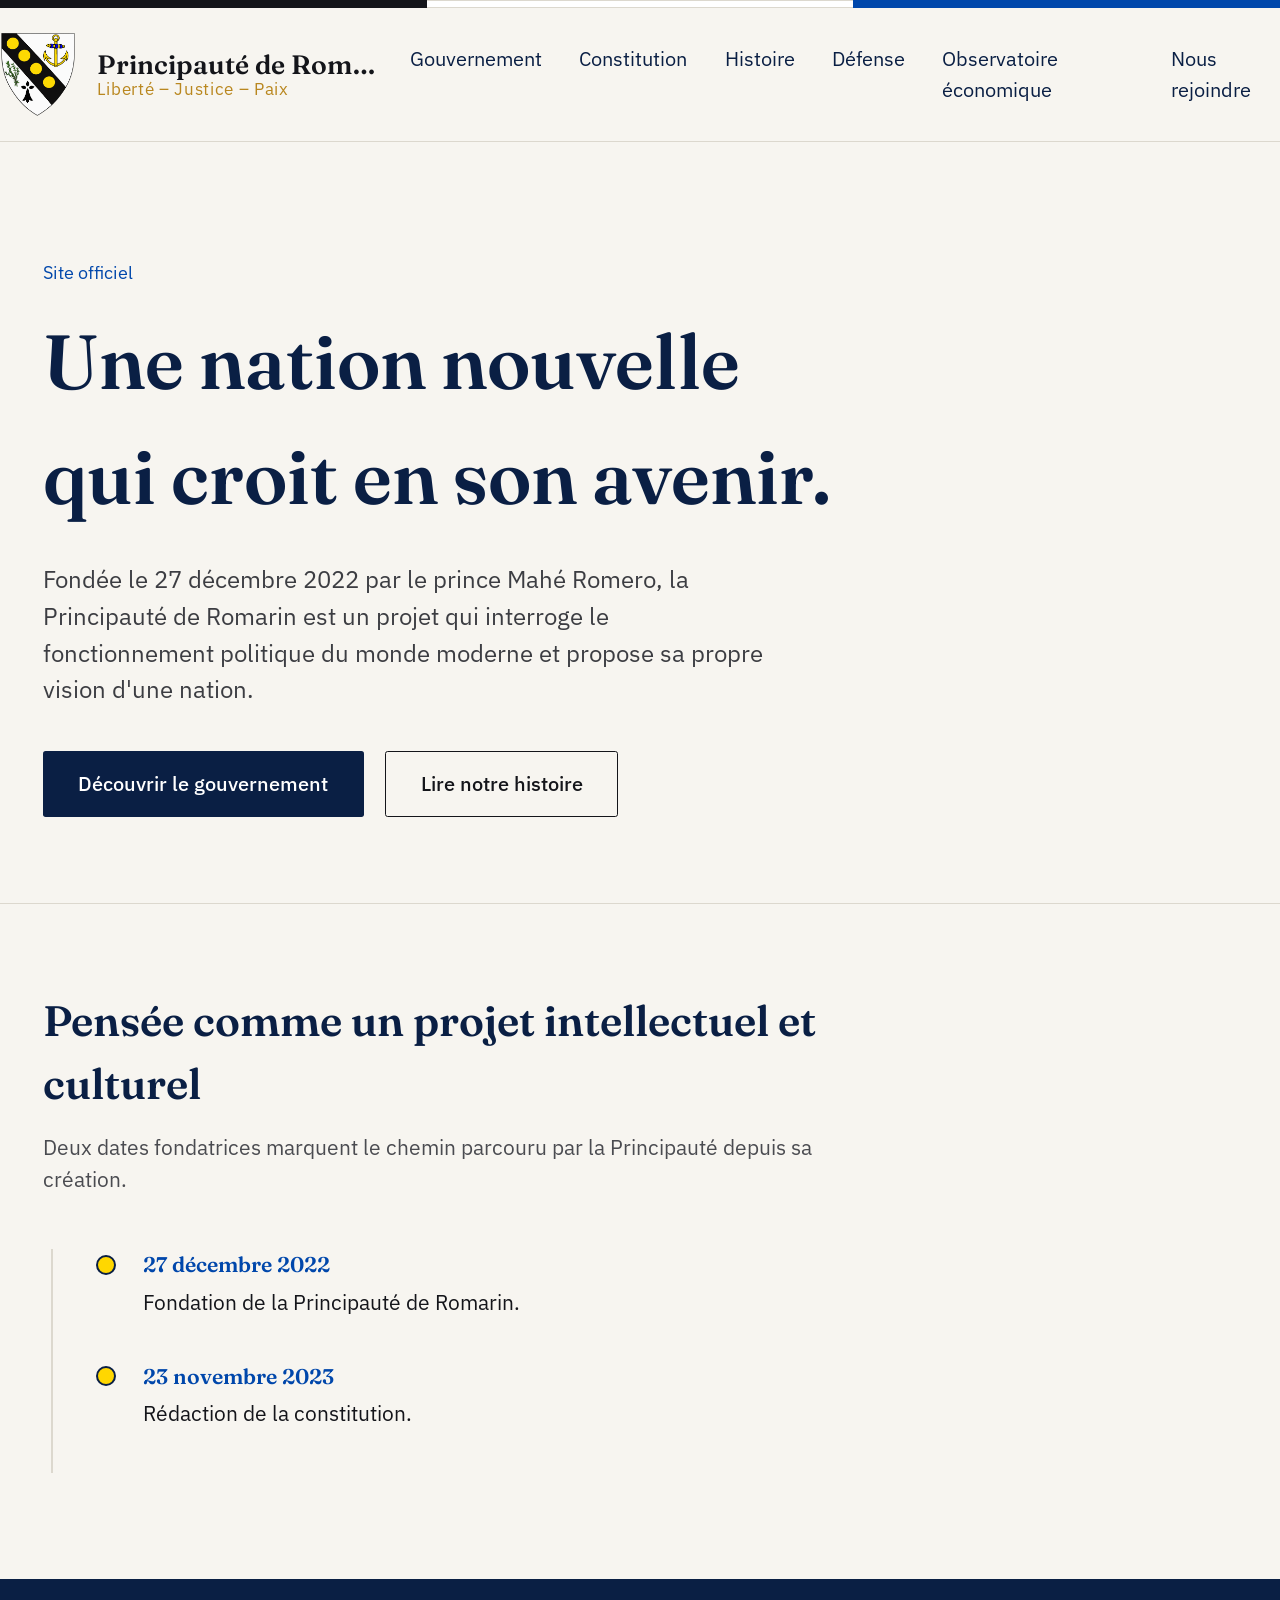
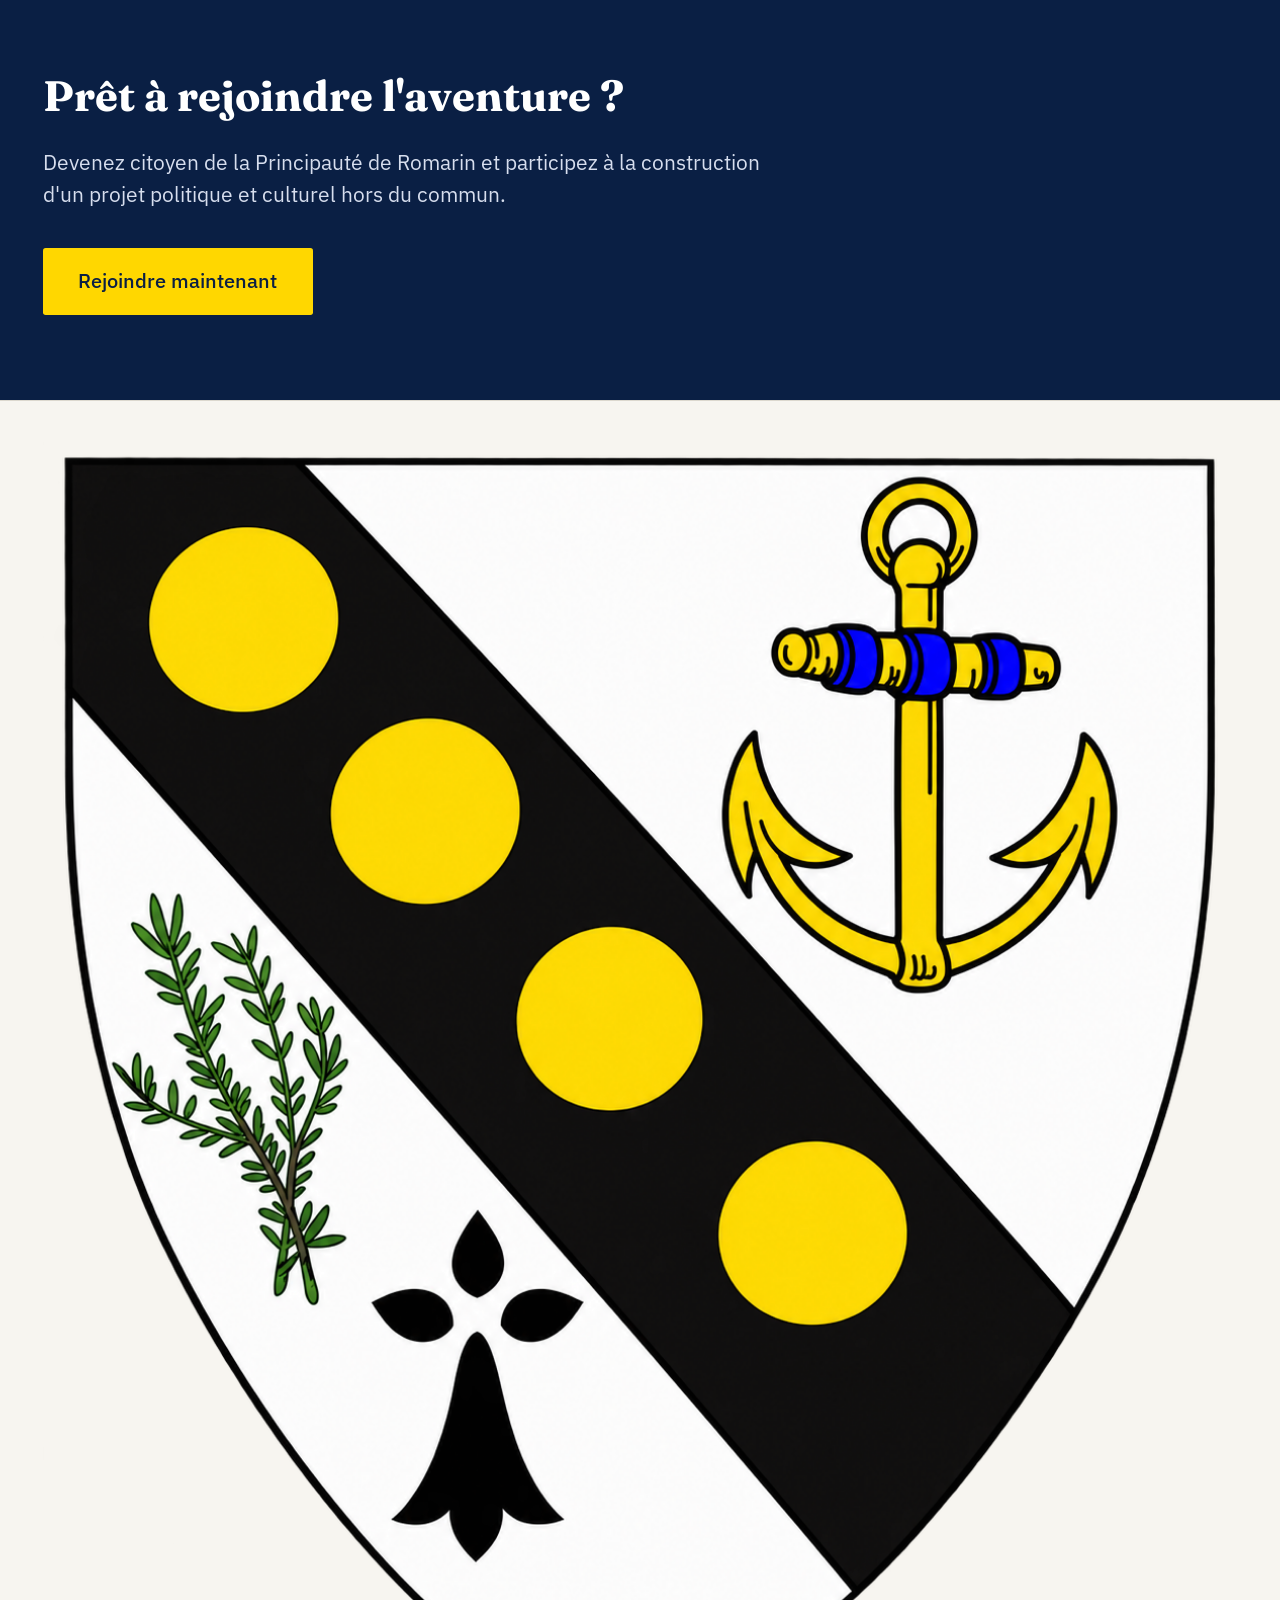
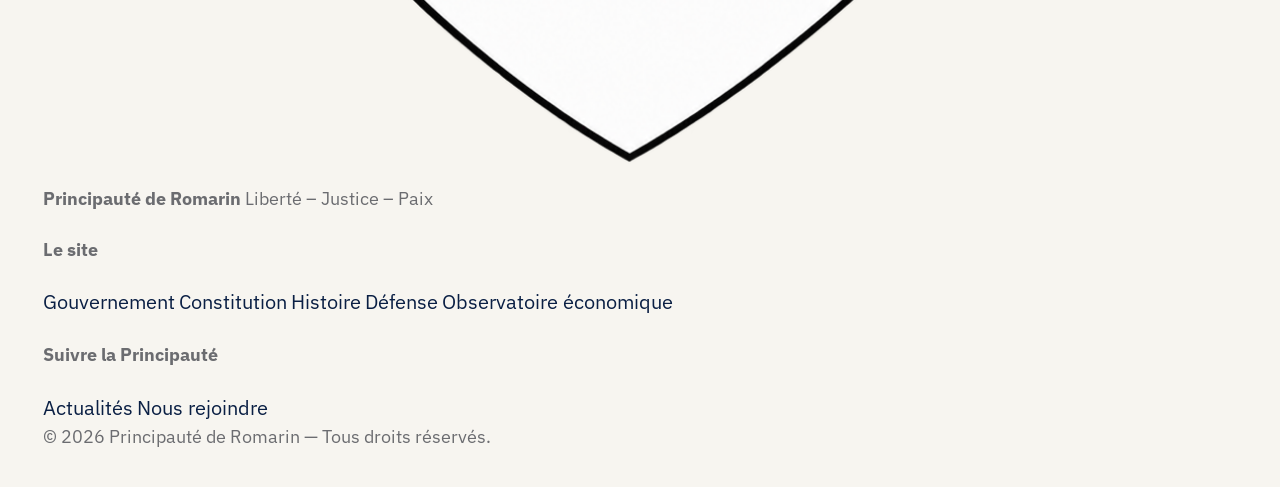
==== commit 810b715d: "Update index.html" ====
--- a/index.html
+++ b/index.html
@@ -68,10 +68,29 @@
 </section>
 
 <footer>
-  <div class="wrap footer-row">
-    <a href="https://principautederomarin.fr/actualites.html#" class="footer-link">Actualités</a>
-    <span>© 2026 Principauté de Romarin — Tous droits réservés.</span>
+  <div class="wrap footer-grid">
+    <div class="footer-brand">
+      <img src="assets/logo.png" alt="Blason de la Principauté de Romarin">
+      <div>
+        <strong>Principauté de Romarin</strong>
+        <span>Liberté – Justice – Paix</span>
+      </div>
+    </div>
+    <nav class="footer-col" aria-label="Rubriques du site">
+      <h4>Le site</h4>
+      <a href="gouvernement.html">Gouvernement</a>
+      <a href="constitution.html">Constitution</a>
+      <a href="histoire.html">Histoire</a>
+      <a href="forces-armees.html">Défense</a>
+      <a href="dette-americaine.html">Observatoire économique</a>
+    </nav>
+    <nav class="footer-col" aria-label="Liens utiles">
+      <h4>Suivre la Principauté</h4>
+      <a href="https://principautederomarin.fr/actualites.html#">Actualités</a>
+      <a href="index.html#rejoindre">Nous rejoindre</a>
+    </nav>
   </div>
+  <div class="wrap footer-bottom">© 2026 Principauté de Romarin — Tous droits réservés.</div>
 </footer>
 
 <script src="script.js"></script>
